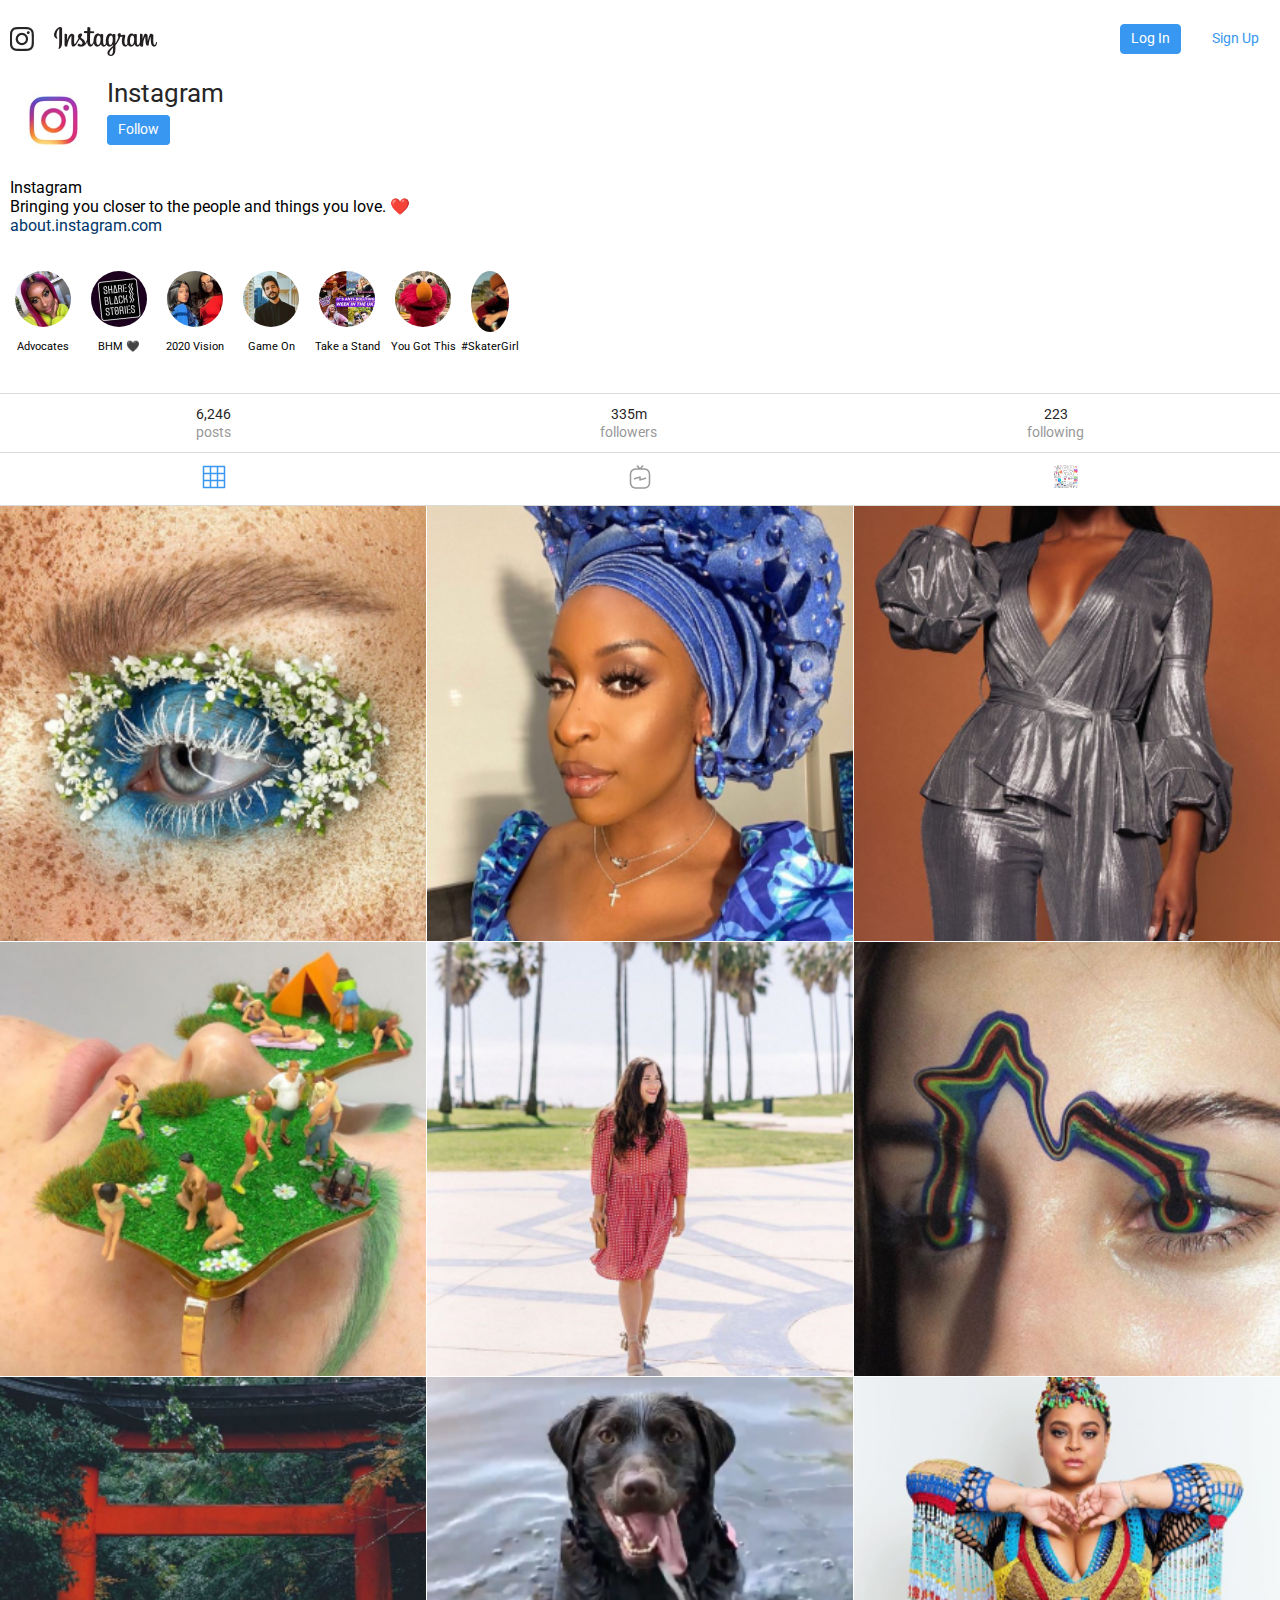
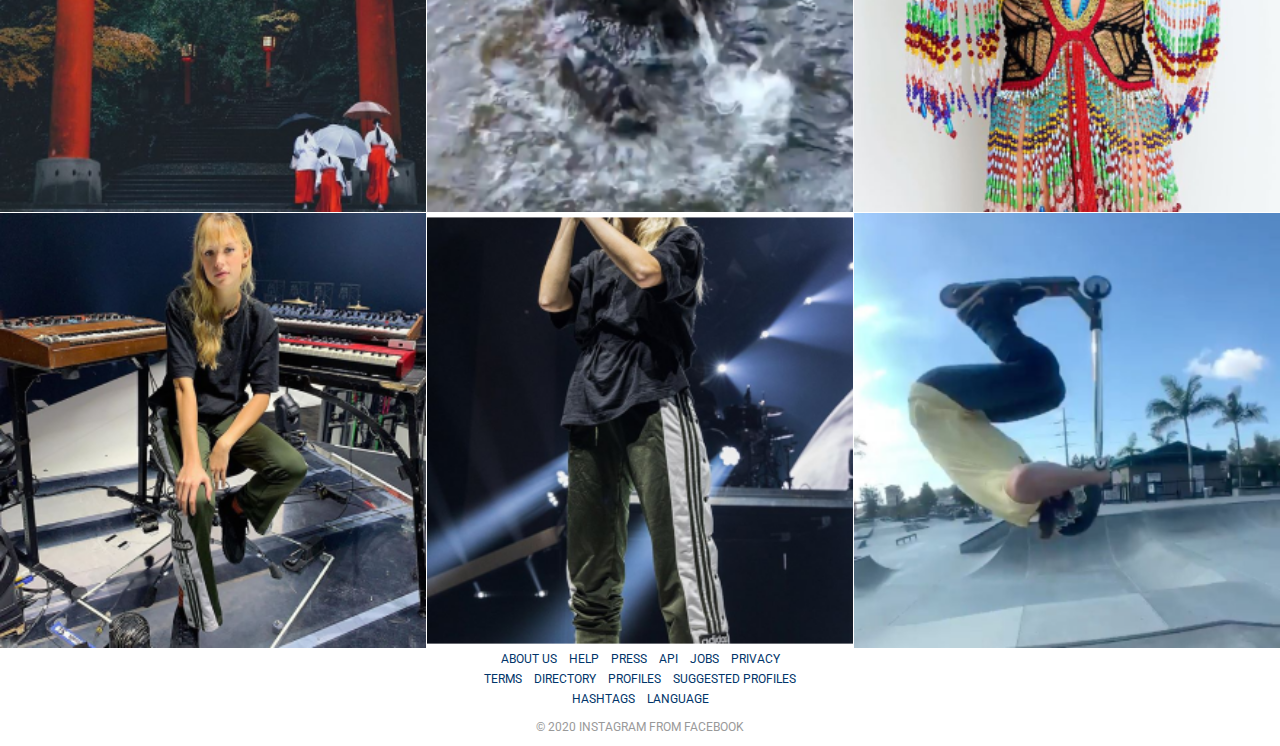
==== mobile-robert.html @ 7696d77c "Merge pull request #1 from alexRai98/robert-medina" ====
<!DOCTYPE html>
<html lang="en">
<head>
    <meta charset="UTF-8">
    <meta name="viewport" content="width=device-width, initial-scale=1.0">
    <title>mobile-first</title>
    <link href="https://fonts.googleapis.com/css?family=Roboto&display=swap" rel="stylesheet">
    <link rel="stylesheet" href="mobile-robert.css">
</head>
<body>
    <header class="insta-header">
        <div class="header-logo">
            <img src="images/logo-b&w.png" alt="Instagram">
            <img src="images/logo-words.png" alt="Instagram">
        </div>
        <div class="header-buttons">
            <a class="button-blue" href="">Log In</a>
            <a class="button-white"href="">Sign Up</a>
        </div>
    </header>
    <div class="profile">
        <div class="profile1">
            <img src="images/logo-color.png" alt="Instagram">
        </div>
        <div class="profile-2">
            <h1>Instagram</h1>
            <a href="" class="button-blue">Follow</a>
        </div>
    </div>
    <div class="description">
        <p class="description-text">Instagram</p>
        <p class="description-text">Bringing you closer to the people and things you love. ❤️</p>
        <a href="">about.instagram.com</a>
    </div>
    <div class="stories">
        <ul>
            <li class="stories-li">
                <img src="images/story-1.png" alt="">
                <span>Advocates</span>
            </li>
            <li class="stories-li">
                <img src="images/story-2.png" alt="">
                <span>BHM 🖤</span>
            </li>
            <li class="stories-li">
                <img src="images/story-3.png" alt="">
                <span>2020 Vision</span>
            </li>
            <li class="stories-li">
                <img src="images/story-4.png" alt="">
                <span>Game On</span>
            </li>
            <li class="stories-li">
                <img src="images/story-5.png" alt="">
                <span>Take a Stand</span>
            </li>
            <li class="stories-li">
                <img src="images/story-6.png" alt="">
                <span>You Got This</span>
            </li>
            <li class="stories-li">
                <img src="images/story-7.png" alt="">
                <span>#SkaterGirl</span>
            </li>
        </ul>
    </div>
    <div class="numbers">
        <div class="numbers-posts">
            <span>6,246</span>
            <span>posts</span>
        </div>
        <div class="numbers-followers">
            <span>335m</span>
            <span>followers</span>
        </div>
        <div class="numbers-following">
            <span>223</span>
            <span>following</span>
        </div>
    </div>
    <!--ADITIONAL-->
    <div class="gadgets">
        <div class="gadgets-mini">
            <img src="images/Vector.png" alt="">
        </div>
        <div class="gadgets-mini">
            <img src="images/Vector (1).png" alt="">
        </div>
        <div class="gadgets-mini">
            <img src="images/Rectangle.png" alt="">
        </div>
    </div>
    <div class="gallery">
        <div class="gallery-photo">
            <img src="images/img1.png" alt="">
        </div>
        <div class="gallery-photo">
            <img src="images/img2.png" alt="">
        </div>
        <div class="gallery-photo">
            <img src="images/img3.png" alt="">
        </div>
        <div class="gallery-photo">
            <img src="images/img4.png" alt="">
        </div>
        <div class="gallery-photo">
            <img src="images/img5.png" alt="">
        </div>
        <div class="gallery-photo">
            <img src="images/img6.png" alt="">
        </div>
        <div class="gallery-photo">
            <img src="images/img7.png" alt="">
        </div>
        <div class="gallery-photo">
            <img src="images/img8.png" alt="">
        </div>
        <div class="gallery-photo">
            <img src="images/img9.png" alt="">
        </div>
        <div class="gallery-photo">
            <img src="images/img10.png" alt="">
        </div>
        <div class="gallery-photo">
            <img src="images/img11.png" alt="">
        </div>
        <div class="gallery-photo">
            <img src="images/img12.png" alt="">
        </div>
    </div>
    <footer>
        <div class="footer-links">
            <ul>
                <li class="footer-li"><a href="">ABOUT US</a> </li>
                <li class="footer-li"><a href="">HELP</a></li>
                <li class="footer-li"><a href="">PRESS</a></li>
                <li class="footer-li"><a href="">API</a></li>
                <li class="footer-li"><a href="">JOBS</a></li>
                <li class="footer-li"><a href="">PRIVACY</a></li>
            </ul>
        </div>
        <div class="footer-links">
            <ul>
                <li class="footer-li"><a href="">TERMS</a></li>
                <li class="footer-li"><a href="">DIRECTORY</a></li>
                <li class="footer-li"><a href="">PROFILES</a></li>
                <li class="footer-li"><a href="">SUGGESTED PROFILES</a></li>
            </ul>
        </div>
        <div class="footer-links">
            <ul>
                <li class="footer-li"><a href="">HASHTAGS</a></li>
                <li class="footer-li"><a href="">LANGUAGE</a></li>
            </ul>
        </div>
        <div class="footer-copyright">
            <span>© 2020 Instagram from Facebook</span>
        </div>
    </footer>
</body>
</html>
---- mobile-robert.css ----
*{
    margin: 0;
    padding: 0;
    box-sizing: border-box;
    font-family: 'Roboto', sans-serif;
}
/*      HEADER       */
.insta-header{
    display: flex;
    align-items: center;
    justify-content: space-between;
    height: 77px;
}
.header-logo,
.header-buttons{
    display: flex ;
    align-items: center;

}
.header-logo img{
    margin: 15px 10px;
}
.header-logo img:last-child{
    margin: 15px 10px;
    margin-top: 20px;
}
.button-blue,
.button-white{
    margin: 10px 10px;
    text-decoration: none;
    padding: 5px 10px 7px 10px;
    color: #ffffff;
    font-size: 14px;
    border-radius: 4px;

}
.button-blue{
    background: #3897F0;
    border: 1px solid #3897F0;
}
.button-white{
    border: 1px solid #ffffff;
    background: #ffffffff;
    color: #3897F0;
}
/*      PROFILE       */
.profile{
    display: flex;
    align-items: stretch;
}
.profile1{
    margin: 5px 15px;
}

.profile-2 h1{
    font-weight: normal;
    color: #262626;
    font-size: 26px;
    line-height: 32px;
    margin-bottom: 10px ;
}
.profile-2 a{
    margin: 0 0 8px 0;  
}

/*       DESCRIPTION       */

.description{
    margin: 10px 16px 26px 10px;
}

.description a{
    text-decoration: none;
    color: #003569;
}

/*       STORIES       */

.stories ul{
    margin-left: 5px;
    display: flex;
    list-style: none;
    overflow: scroll;
}
.stories ul::-webkit-scrollbar{
    display: none;
}
.stories-li{
    text-align: center;
    display: flex;
    flex-direction: column;
    justify-content: space-between;

}
.stories-li img{
    margin: auto 10px;
    margin-top: 10px;
    border-radius: 50%;
}
.stories-li span{
    font-weight: normal;
    font-size: 11px;
    margin-top: 8px;
}

/*       NUMBERS       */

.numbers{
    margin-top: 40px ;
    padding: 11px ;
    border-bottom: 1px solid #DBDBDB;
    border-top: 1px solid #DBDBDB;
    display: flex;
    justify-content: space-around;
}
.numbers span{
    display: flex;
    justify-content: center;
    padding: 13px auto;
}
.numbers span:first-child{
    font-weight: normal;
    font-size: 14px;
    line-height: 18px;
    text-align: center;
    color: #262626;
}
.numbers span:last-child{
    font-weight: normal;
    font-size: 14px;
    line-height: 18px;
    text-align: center;
    color: #999999;
}
/* GADGETS */
.gadgets{
    display: flex;
    justify-content: space-around;
    border-bottom: 1px solid #DBDBDB;
}
.gadgets div{
    margin: 12px auto;
}

/* GALLERY */

.gallery{
    display: grid;
    width: 100%;
    grid-gap: 1px;
    grid-template-columns: 1fr 1fr 1fr;
    grid-template-rows: 1fr 1fr 1fr 1fr;
}
.gallery-photo{
    display: flex;
}
.gallery-photo img{
    width: 100%;
}
/* FOOTER */

.footer-links ul{
    display: flex;
    list-style: none;
    justify-content: center;
}
.footer-links{
    text-align: center;

}
.footer-li a{
    text-decoration: none;
    font-weight: normal;
    font-size: 12px;
    line-height: 18px;
    margin: 7px 6px;
    text-transform: uppercase;
    color: #003569;
}

.footer-copyright{
    font-size: 12px;
    line-height: 18px;
    text-align: center;
    text-transform: uppercase;
    color: #999999;
    margin: 10px auto;
}
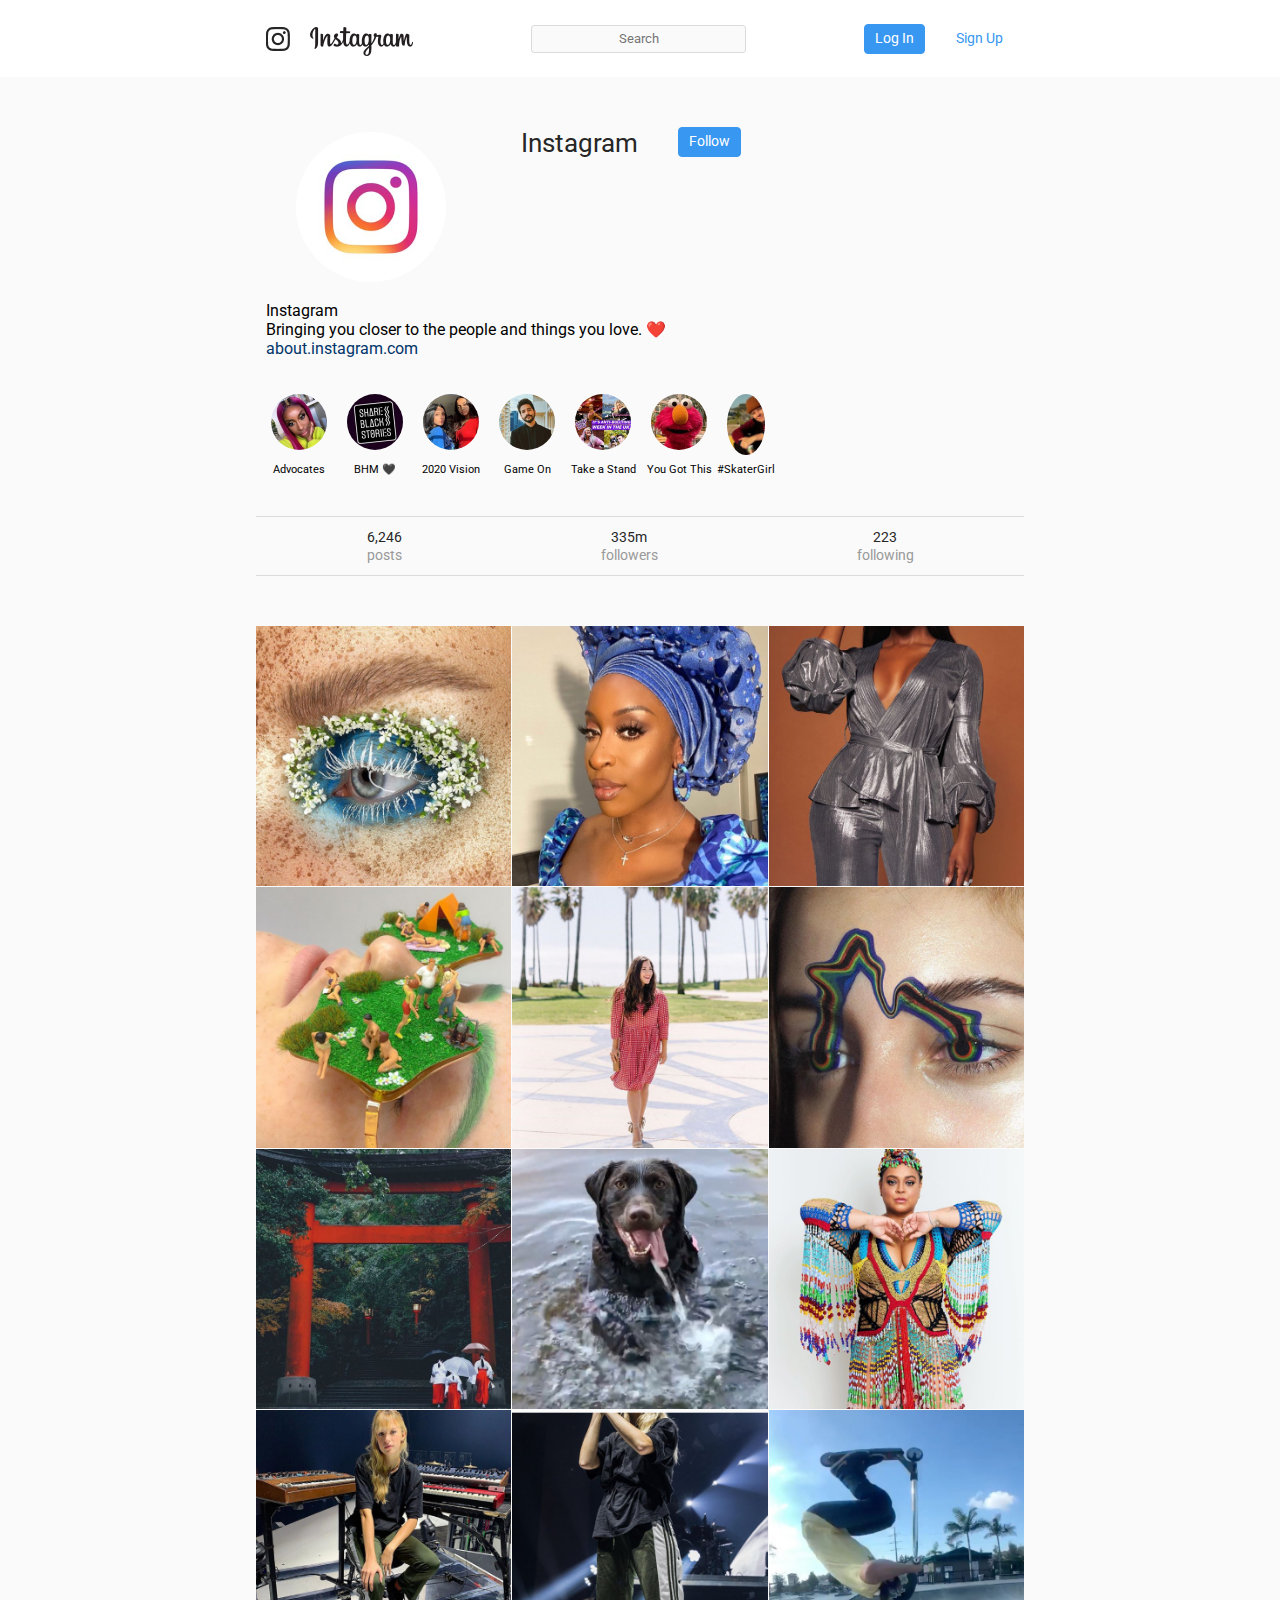
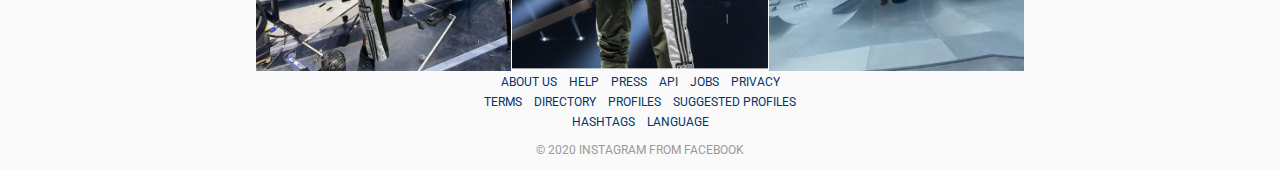
==== commit 8b62ff7b: "Some settings to page" ====
--- a/mobile-robert.html
+++ b/mobile-robert.html
@@ -1,161 +1,180 @@
 <!DOCTYPE html>
 <html lang="en">
-<head>
-    <meta charset="UTF-8">
-    <meta name="viewport" content="width=device-width, initial-scale=1.0">
+  <head>
+    <meta charset="UTF-8" />
+    <meta name="viewport" content="width=device-width, initial-scale=1.0" />
     <title>mobile-first</title>
-    <link href="https://fonts.googleapis.com/css?family=Roboto&display=swap" rel="stylesheet">
-    <link rel="stylesheet" href="mobile-robert.css">
-</head>
-<body>
-    <header class="insta-header">
-        <div class="header-logo">
-            <img src="images/logo-b&w.png" alt="Instagram">
-            <img src="images/logo-words.png" alt="Instagram">
+    <link
+      href="https://fonts.googleapis.com/css?family=Roboto&display=swap"
+      rel="stylesheet"
+    />
+    <link rel="stylesheet" href="mobile-robert.css" />
+  </head>
+  <body>
+    <nav class="insta-nav">
+      <div class="main-nav">
+        <div class="nav-logo">
+          <img src="images/logo-b&w.png" alt="Instagram" />
+          <img src="images/logo-words.png" alt="Instagram" />
         </div>
-        <div class="header-buttons">
-            <a class="button-blue" href="">Log In</a>
-            <a class="button-white"href="">Sign Up</a>
+        <div class="nav-search">
+          <input type="text" name="search" id="search" placeholder="Search" />
         </div>
-    </header>
-    <div class="profile">
-        <div class="profile1">
-            <img src="images/logo-color.png" alt="Instagram">
+        <div class="nav-buttons">
+          <a class="button-blue" href="">Log In</a>
+          <a class="button-white" href="">Sign Up</a>
         </div>
-        <div class="profile-2">
+      </div>
+    </nav>
+    <main class="instagram">
+      <header class="insta-header">
+        <div class="profile">
+          <div class="profile1">
+            <img
+              src="images/logo-color.png"
+              srcset="images/logo-color-big.png"
+              alt="Instagram"
+            />
+          </div>
+          <div class="profile-2">
             <h1>Instagram</h1>
             <a href="" class="button-blue">Follow</a>
+          </div>
         </div>
-    </div>
-    <div class="description">
-        <p class="description-text">Instagram</p>
-        <p class="description-text">Bringing you closer to the people and things you love. ❤️</p>
-        <a href="">about.instagram.com</a>
-    </div>
-    <div class="stories">
-        <ul>
+        <div class="description">
+          <p class="description-text">Instagram</p>
+          <p class="description-text">
+            Bringing you closer to the people and things you love. ❤️
+          </p>
+          <a href="">about.instagram.com</a>
+        </div>
+        <div class="stories">
+          <ul>
             <li class="stories-li">
-                <img src="images/story-1.png" alt="">
-                <span>Advocates</span>
+              <img src="images/story-1.png" alt="" />
+              <span>Advocates</span>
             </li>
             <li class="stories-li">
-                <img src="images/story-2.png" alt="">
-                <span>BHM 🖤</span>
+              <img src="images/story-2.png" alt="" />
+              <span>BHM 🖤</span>
             </li>
             <li class="stories-li">
-                <img src="images/story-3.png" alt="">
-                <span>2020 Vision</span>
+              <img src="images/story-3.png" alt="" />
+              <span>2020 Vision</span>
             </li>
             <li class="stories-li">
-                <img src="images/story-4.png" alt="">
-                <span>Game On</span>
+              <img src="images/story-4.png" alt="" />
+              <span>Game On</span>
             </li>
             <li class="stories-li">
-                <img src="images/story-5.png" alt="">
-                <span>Take a Stand</span>
+              <img src="images/story-5.png" alt="" />
+              <span>Take a Stand</span>
             </li>
             <li class="stories-li">
-                <img src="images/story-6.png" alt="">
-                <span>You Got This</span>
+              <img src="images/story-6.png" alt="" />
+              <span>You Got This</span>
             </li>
             <li class="stories-li">
-                <img src="images/story-7.png" alt="">
-                <span>#SkaterGirl</span>
+              <img src="images/story-7.png" alt="" />
+              <span>#SkaterGirl</span>
             </li>
-        </ul>
-    </div>
-    <div class="numbers">
-        <div class="numbers-posts">
+          </ul>
+        </div>
+        <div class="numbers">
+          <div class="numbers-posts">
             <span>6,246</span>
             <span>posts</span>
-        </div>
-        <div class="numbers-followers">
+          </div>
+          <div class="numbers-followers">
             <span>335m</span>
             <span>followers</span>
-        </div>
-        <div class="numbers-following">
+          </div>
+          <div class="numbers-following">
             <span>223</span>
             <span>following</span>
+          </div>
         </div>
-    </div>
-    <!--ADITIONAL-->
-    <div class="gadgets">
+      </header>
+
+      <!--ADITIONAL-->
+      <div class="gadgets">
         <div class="gadgets-mini">
-            <img src="images/Vector.png" alt="">
+          <img src="images/Vector.png" alt="" />
         </div>
         <div class="gadgets-mini">
-            <img src="images/Vector (1).png" alt="">
+          <img src="images/Vector (1).png" alt="" />
         </div>
         <div class="gadgets-mini">
-            <img src="images/Rectangle.png" alt="">
+          <img src="images/Rectangle.png" alt="" />
         </div>
-    </div>
-    <div class="gallery">
+      </div>
+      <div class="gallery">
         <div class="gallery-photo">
-            <img src="images/img1.png" alt="">
+          <img src="images/img1.png" alt="" />
         </div>
         <div class="gallery-photo">
-            <img src="images/img2.png" alt="">
+          <img src="images/img2.png" alt="" />
         </div>
         <div class="gallery-photo">
-            <img src="images/img3.png" alt="">
+          <img src="images/img3.png" alt="" />
         </div>
         <div class="gallery-photo">
-            <img src="images/img4.png" alt="">
+          <img src="images/img4.png" alt="" />
         </div>
         <div class="gallery-photo">
-            <img src="images/img5.png" alt="">
+          <img src="images/img5.png" alt="" />
         </div>
         <div class="gallery-photo">
-            <img src="images/img6.png" alt="">
+          <img src="images/img6.png" alt="" />
         </div>
         <div class="gallery-photo">
-            <img src="images/img7.png" alt="">
+          <img src="images/img7.png" alt="" />
         </div>
         <div class="gallery-photo">
-            <img src="images/img8.png" alt="">
+          <img src="images/img8.png" alt="" />
         </div>
         <div class="gallery-photo">
-            <img src="images/img9.png" alt="">
+          <img src="images/img9.png" alt="" />
         </div>
         <div class="gallery-photo">
-            <img src="images/img10.png" alt="">
+          <img src="images/img10.png" alt="" />
         </div>
         <div class="gallery-photo">
-            <img src="images/img11.png" alt="">
+          <img src="images/img11.png" alt="" />
         </div>
         <div class="gallery-photo">
-            <img src="images/img12.png" alt="">
+          <img src="images/img12.png" alt="" />
         </div>
-    </div>
-    <footer>
+      </div>
+      <footer>
         <div class="footer-links">
-            <ul>
-                <li class="footer-li"><a href="">ABOUT US</a> </li>
-                <li class="footer-li"><a href="">HELP</a></li>
-                <li class="footer-li"><a href="">PRESS</a></li>
-                <li class="footer-li"><a href="">API</a></li>
-                <li class="footer-li"><a href="">JOBS</a></li>
-                <li class="footer-li"><a href="">PRIVACY</a></li>
-            </ul>
+          <ul>
+            <li class="footer-li"><a href="">ABOUT US</a></li>
+            <li class="footer-li"><a href="">HELP</a></li>
+            <li class="footer-li"><a href="">PRESS</a></li>
+            <li class="footer-li"><a href="">API</a></li>
+            <li class="footer-li"><a href="">JOBS</a></li>
+            <li class="footer-li"><a href="">PRIVACY</a></li>
+          </ul>
         </div>
         <div class="footer-links">
-            <ul>
-                <li class="footer-li"><a href="">TERMS</a></li>
-                <li class="footer-li"><a href="">DIRECTORY</a></li>
-                <li class="footer-li"><a href="">PROFILES</a></li>
-                <li class="footer-li"><a href="">SUGGESTED PROFILES</a></li>
-            </ul>
+          <ul>
+            <li class="footer-li"><a href="">TERMS</a></li>
+            <li class="footer-li"><a href="">DIRECTORY</a></li>
+            <li class="footer-li"><a href="">PROFILES</a></li>
+            <li class="footer-li"><a href="">SUGGESTED PROFILES</a></li>
+          </ul>
         </div>
         <div class="footer-links">
-            <ul>
-                <li class="footer-li"><a href="">HASHTAGS</a></li>
-                <li class="footer-li"><a href="">LANGUAGE</a></li>
-            </ul>
+          <ul>
+            <li class="footer-li"><a href="">HASHTAGS</a></li>
+            <li class="footer-li"><a href="">LANGUAGE</a></li>
+          </ul>
         </div>
         <div class="footer-copyright">
-            <span>© 2020 Instagram from Facebook</span>
+          <span>© 2020 Instagram from Facebook</span>
         </div>
-    </footer>
-</body>
-</html>+      </footer>
+    </main>
+  </body>
+</html>
--- a/mobile-robert.css
+++ b/mobile-robert.css
@@ -1,188 +1,261 @@
-*{
-    margin: 0;
-    padding: 0;
-    box-sizing: border-box;
-    font-family: 'Roboto', sans-serif;
-}
-/*      HEADER       */
-.insta-header{
+* {
+  margin: 0;
+  padding: 0;
+  box-sizing: border-box;
+  font-family: "Roboto", sans-serif;
+}
+body {
+  background-color: #fafafa;
+}
+/*      NAV       */
+.insta-nav {
+  background-color: #fff;
+}
+.main-nav {
+  display: flex;
+  align-items: center;
+  justify-content: space-between;
+  height: 77px;
+}
+.nav-logo,
+.nav-buttons {
+  display: flex;
+  align-items: center;
+}
+.nav-logo img {
+  margin: 15px 10px;
+}
+.nav-logo img:last-child {
+  margin: 15px 10px;
+  margin-top: 20px;
+}
+#search {
+  width: 215px;
+  height: 28px;
+  background: #fafafa;
+  border: 1px solid #dbdbdb;
+  box-sizing: border-box;
+  border-radius: 3px;
+  text-align: center;
+  font-family: "Roboto";
+  font-style: normal;
+  font-weight: normal;
+  font-size: 13px;
+  line-height: 18px;
+  display: none;
+}
+.button-blue,
+.button-white {
+  margin: 10px 10px;
+  text-decoration: none;
+  padding: 5px 10px 7px 10px;
+  color: #ffffff;
+  font-size: 14px;
+  border-radius: 4px;
+}
+.button-blue {
+  background: #3897f0;
+  border: 1px solid #3897f0;
+}
+.button-white {
+  border: 1px solid #ffffff;
+  background: #ffffffff;
+  color: #3897f0;
+}
+/*      PROFILE       */
+.profile {
+  display: flex;
+  align-items: stretch;
+}
+.profile1 {
+  margin: 5px 15px;
+}
+
+.profile-2 h1 {
+  font-weight: normal;
+  color: #262626;
+  font-size: 26px;
+  line-height: 32px;
+  margin-bottom: 10px;
+}
+.profile-2 a {
+  margin: 0 0 8px 0;
+}
+
+/*       DESCRIPTION       */
+
+.description {
+  margin: 10px 16px 26px 10px;
+}
+
+.description a {
+  text-decoration: none;
+  color: #003569;
+}
+
+/*       STORIES       */
+
+.stories ul {
+  margin-left: 5px;
+  display: flex;
+  list-style: none;
+  overflow: scroll;
+}
+.stories ul::-webkit-scrollbar {
+  display: none;
+}
+.stories-li {
+  text-align: center;
+  display: flex;
+  flex-direction: column;
+  justify-content: space-between;
+}
+.stories-li img {
+  margin: auto 10px;
+  margin-top: 10px;
+  border-radius: 50%;
+}
+.stories-li span {
+  font-weight: normal;
+  font-size: 11px;
+  margin-top: 8px;
+}
+
+/*       NUMBERS       */
+
+.numbers {
+  margin-top: 40px;
+  padding: 11px;
+  border-bottom: 1px solid #dbdbdb;
+  border-top: 1px solid #dbdbdb;
+  display: flex;
+  justify-content: space-around;
+}
+.numbers span {
+  display: flex;
+  justify-content: center;
+  padding: 13px auto;
+}
+.numbers span:first-child {
+  font-weight: normal;
+  font-size: 14px;
+  line-height: 18px;
+  text-align: center;
+  color: #262626;
+}
+.numbers span:last-child {
+  font-weight: normal;
+  font-size: 14px;
+  line-height: 18px;
+  text-align: center;
+  color: #999999;
+}
+/* GADGETS */
+.gadgets {
+  display: flex;
+  justify-content: space-around;
+  border-bottom: 1px solid #dbdbdb;
+}
+.gadgets div {
+  margin: 12px auto;
+}
+
+/* GALLERY */
+
+.gallery {
+  display: grid;
+  width: 100%;
+  grid-gap: 1px;
+  grid-template-columns: 1fr 1fr 1fr;
+  grid-template-rows: 1fr 1fr 1fr 1fr;
+}
+.gallery-photo {
+  display: flex;
+}
+.gallery-photo img {
+  width: 100%;
+}
+/* FOOTER */
+
+.footer-links ul {
+  display: flex;
+  list-style: none;
+  justify-content: center;
+}
+.footer-links {
+  text-align: center;
+}
+.footer-li a {
+  text-decoration: none;
+  font-weight: normal;
+  font-size: 12px;
+  line-height: 18px;
+  margin: 7px 6px;
+  text-transform: uppercase;
+  color: #003569;
+}
+
+.footer-copyright {
+  font-size: 12px;
+  line-height: 18px;
+  text-align: center;
+  text-transform: uppercase;
+  color: #999999;
+  margin: 10px auto;
+}
+
+/*                 DESKTOP         */
+
+@media (min-width: 1024px) {
+  .instagram {
+    width: 60%;
+    margin: 0 auto;
+  }
+
+  #search {
+    display: inline-block;
+  }
+  .insta-nav {
+    background-color: #ffffff;
+  }
+  .main-nav {
+    width: 60%;
+    margin: 0 auto;
+  }
+  .gadgets {
+    display: none;
+  }
+  .insta-header {
+    margin: 50px auto;
+    display: grid;
+    grid-template-rows: repeat(4, auto);
+  }
+  .profile {
+    grid-area: "profile";
+  }
+  .description {
+    grid-area: "description";
+  }
+  .stories {
+    grid-area: "stories";
+  }
+  .numbers {
+    grid-area: "numbers";
+  }
+  .profile1 {
+    margin-left: 40px;
+    width: 150px;
+  }
+  .profile1 img {
+    width: 150px;
+  }
+
+  .profile-2 {
     display: flex;
-    align-items: center;
-    justify-content: space-between;
-    height: 77px;
-}
-.header-logo,
-.header-buttons{
-    display: flex ;
-    align-items: center;
-
-}
-.header-logo img{
-    margin: 15px 10px;
-}
-.header-logo img:last-child{
-    margin: 15px 10px;
-    margin-top: 20px;
-}
-.button-blue,
-.button-white{
-    margin: 10px 10px;
-    text-decoration: none;
-    padding: 5px 10px 7px 10px;
-    color: #ffffff;
-    font-size: 14px;
-    border-radius: 4px;
-
-}
-.button-blue{
-    background: #3897F0;
-    border: 1px solid #3897F0;
-}
-.button-white{
-    border: 1px solid #ffffff;
-    background: #ffffffff;
-    color: #3897F0;
-}
-/*      PROFILE       */
-.profile{
-    display: flex;
-    align-items: stretch;
-}
-.profile1{
-    margin: 5px 15px;
-}
-
-.profile-2 h1{
-    font-weight: normal;
-    color: #262626;
-    font-size: 26px;
-    line-height: 32px;
-    margin-bottom: 10px ;
-}
-.profile-2 a{
-    margin: 0 0 8px 0;  
-}
-
-/*       DESCRIPTION       */
-
-.description{
-    margin: 10px 16px 26px 10px;
-}
-
-.description a{
-    text-decoration: none;
-    color: #003569;
-}
-
-/*       STORIES       */
-
-.stories ul{
-    margin-left: 5px;
-    display: flex;
-    list-style: none;
-    overflow: scroll;
-}
-.stories ul::-webkit-scrollbar{
-    display: none;
-}
-.stories-li{
-    text-align: center;
-    display: flex;
-    flex-direction: column;
-    justify-content: space-between;
-
-}
-.stories-li img{
-    margin: auto 10px;
-    margin-top: 10px;
-    border-radius: 50%;
-}
-.stories-li span{
-    font-weight: normal;
-    font-size: 11px;
-    margin-top: 8px;
-}
-
-/*       NUMBERS       */
-
-.numbers{
-    margin-top: 40px ;
-    padding: 11px ;
-    border-bottom: 1px solid #DBDBDB;
-    border-top: 1px solid #DBDBDB;
-    display: flex;
-    justify-content: space-around;
-}
-.numbers span{
-    display: flex;
-    justify-content: center;
-    padding: 13px auto;
-}
-.numbers span:first-child{
-    font-weight: normal;
-    font-size: 14px;
-    line-height: 18px;
-    text-align: center;
-    color: #262626;
-}
-.numbers span:last-child{
-    font-weight: normal;
-    font-size: 14px;
-    line-height: 18px;
-    text-align: center;
-    color: #999999;
-}
-/* GADGETS */
-.gadgets{
-    display: flex;
-    justify-content: space-around;
-    border-bottom: 1px solid #DBDBDB;
-}
-.gadgets div{
-    margin: 12px auto;
-}
-
-/* GALLERY */
-
-.gallery{
-    display: grid;
-    width: 100%;
-    grid-gap: 1px;
-    grid-template-columns: 1fr 1fr 1fr;
-    grid-template-rows: 1fr 1fr 1fr 1fr;
-}
-.gallery-photo{
-    display: flex;
-}
-.gallery-photo img{
-    width: 100%;
-}
-/* FOOTER */
-
-.footer-links ul{
-    display: flex;
-    list-style: none;
-    justify-content: center;
-}
-.footer-links{
-    text-align: center;
-
-}
-.footer-li a{
-    text-decoration: none;
-    font-weight: normal;
-    font-size: 12px;
-    line-height: 18px;
-    margin: 7px 6px;
-    text-transform: uppercase;
-    color: #003569;
-}
-
-.footer-copyright{
-    font-size: 12px;
-    line-height: 18px;
-    text-align: center;
-    text-transform: uppercase;
-    color: #999999;
-    margin: 10px auto;
-}+    align-items: flex-start;
+    margin-left: 60px;
+  }
+  .profile-2 > .button-blue {
+    margin-left: 40px;
+  }
+}
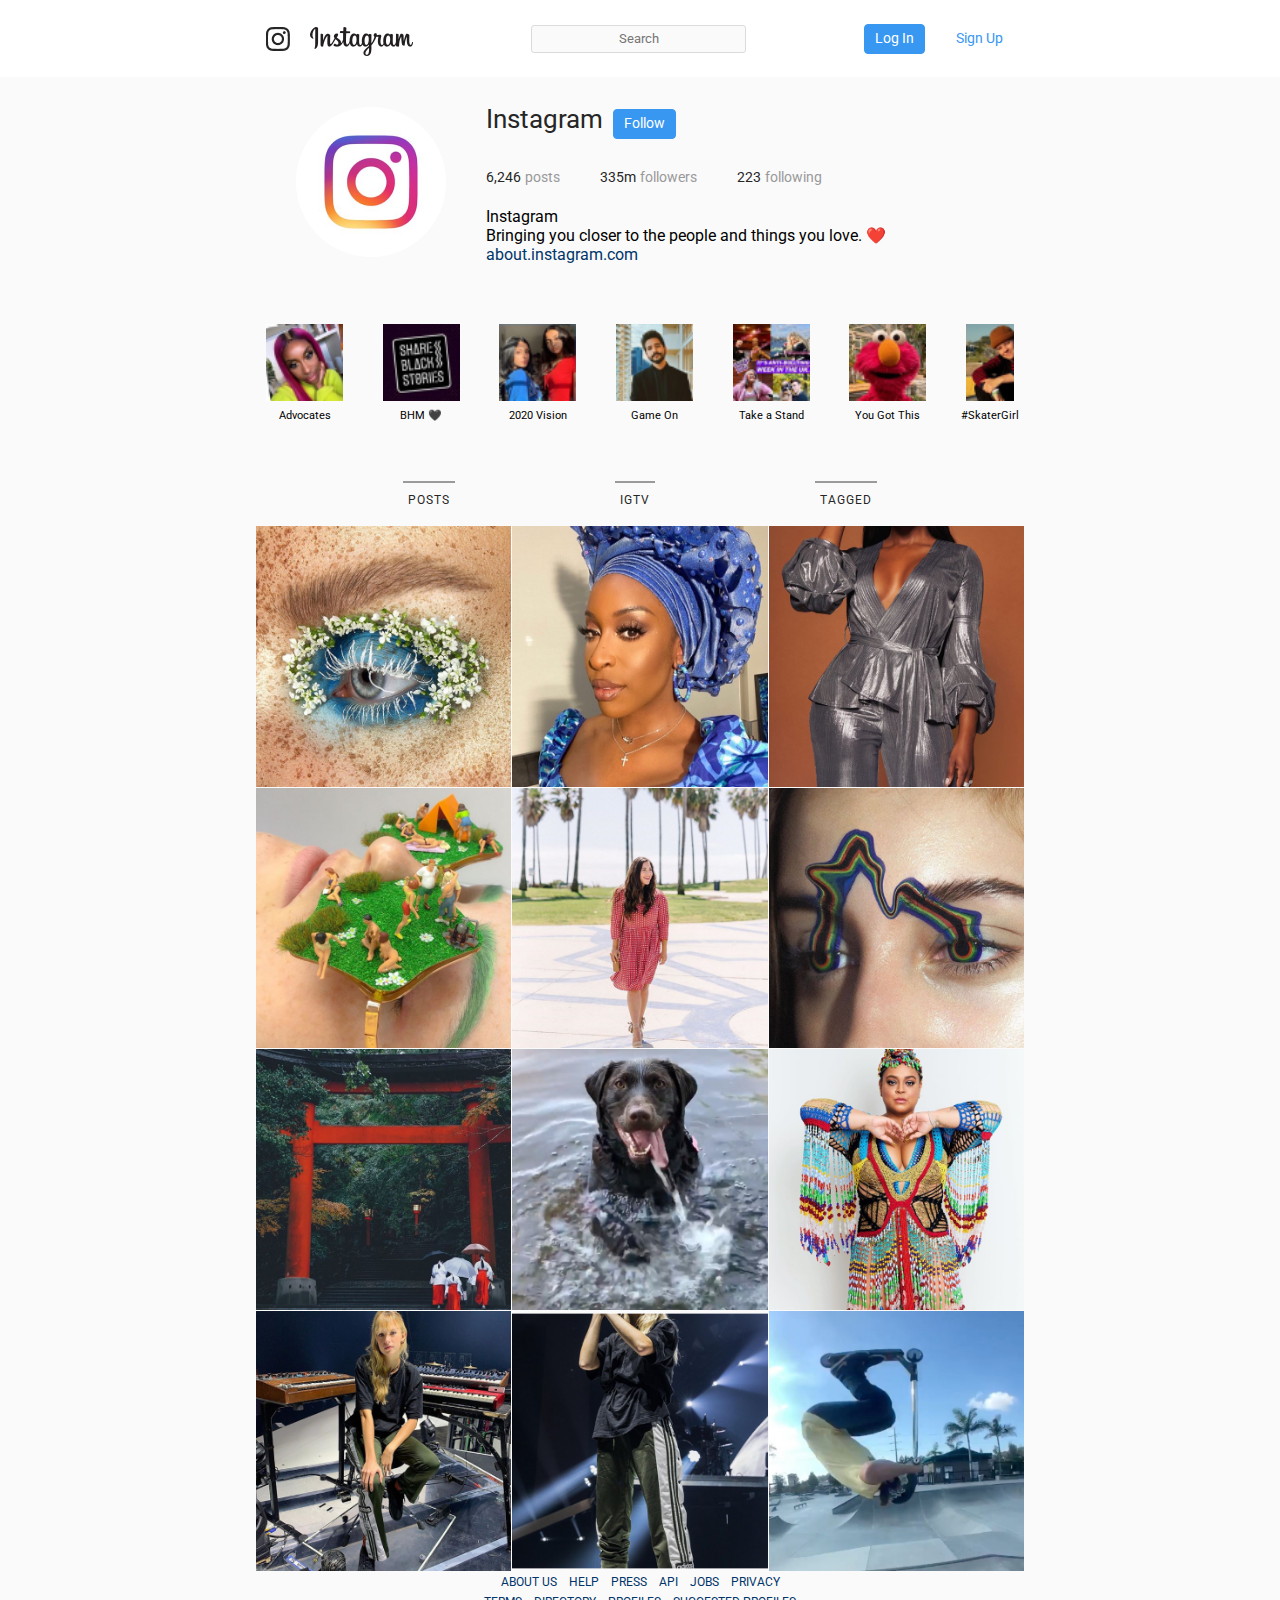
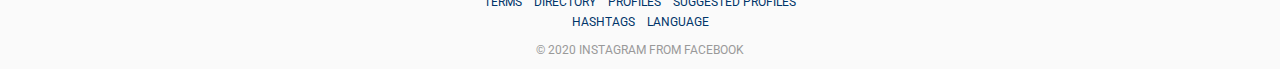
==== commit 15618fbb: "responsive/only home" ====
--- a/mobile-robert.html
+++ b/mobile-robert.html
@@ -31,16 +31,31 @@
         <div class="profile">
           <div class="profile1">
             <img
-              src="images/logo-color.png"
-              srcset="images/logo-color-big.png"
+            src=""
+              srcset="images/logo-color-big.png 1024w,
+              images/logo-color.png 768w"
+              style="min-width: 77px;"
               alt="Instagram"
             />
           </div>
           <div class="profile-2">
             <h1>Instagram</h1>
             <a href="" class="button-blue">Follow</a>
-          </div>
-        </div>
+        </div>
+      </div>
+      <div class="profile1-d">
+        <img
+        src=""
+          srcset="images/logo-color-big.png 1024w,
+          images/logo-color.png 768w"
+          style="max-width: 150px;"
+          alt="Instagram"
+        />
+      </div>
+      <div class="profile-2-d">
+        <h1>Instagram</h1>
+        <a href="" class="button-blue">Follow</a>
+    </div>
         <div class="description">
           <p class="description-text">Instagram</p>
           <p class="description-text">
@@ -95,6 +110,13 @@
           </div>
         </div>
       </header>
+      <div class="nav-pc">
+        <ul>
+          <li class="nav-pc-li"><span>POSTS</span> </li>
+          <li class="nav-pc-li"><span>IGTV</span> </li>
+          <li class="nav-pc-li"><span>TAGGED</span> </li>
+        </ul>
+    </div>
 
       <!--ADITIONAL-->
       <div class="gadgets">
--- a/mobile-robert.css
+++ b/mobile-robert.css
@@ -71,17 +71,20 @@
   margin: 5px 15px;
 }
 
-.profile-2 h1 {
+.profile-2 h1, .profile-2-d h1 {
   font-weight: normal;
   color: #262626;
   font-size: 26px;
   line-height: 32px;
   margin-bottom: 10px;
 }
-.profile-2 a {
+.profile-2 a, .profile-2-d a {
   margin: 0 0 8px 0;
 }
-
+.profile1-d,
+.profile-2-d{
+  display: none;
+}
 /*       DESCRIPTION       */
 
 .description {
@@ -96,8 +99,9 @@
 /*       STORIES       */
 
 .stories ul {
-  margin-left: 5px;
-  display: flex;
+  width: 100%;
+  display: flex;
+  justify-content: space-between;
   list-style: none;
   overflow: scroll;
 }
@@ -113,7 +117,6 @@
 .stories-li img {
   margin: auto 10px;
   margin-top: 10px;
-  border-radius: 50%;
 }
 .stories-li span {
   font-weight: normal;
@@ -159,7 +162,9 @@
 .gadgets div {
   margin: 12px auto;
 }
-
+.nav-pc{
+  display: none;
+}
 /* GALLERY */
 
 .gallery {
@@ -225,37 +230,111 @@
   .gadgets {
     display: none;
   }
+  .insta-header *{
+    margin: 0;
+    padding: 0;
+  }
+
   .insta-header {
+    display: grid;
+    margin: 22px auto 0px auto;
+    align-items: center;
+    justify-content: center;
+    grid-template-columns: 30% 70%;
+    grid-template-rows: repeat(2, auto) auto auto;
+    grid-template-areas:"profile1 profile2"
+                        "profile1 numbers"
+                        "profile1 description"
+                        "stories stories";
+  }
+  .profile{
+    display: none;
+  }
+  .profile-2-d{
+    grid-area: profile2;
+    display: flex;
+    align-items: center;
+  }
+  .profile1-d{
+    grid-area: profile1;
+    display: flex;
+    justify-content: center;
+  
+  }
+
+  .description {
+    grid-area: description;
+  }
+  .stories {
+    grid-area: stories;
+    display: flex;
+    align-items: center;
+    justify-content: space-around;
+  }
+  .stories ul{
+    width: 100%;
+    display: flex;
+    justify-content: space-between;
     margin: 50px auto;
-    display: grid;
-    grid-template-rows: repeat(4, auto);
-  }
-  .profile {
-    grid-area: "profile";
-  }
-  .description {
-    grid-area: "description";
-  }
-  .stories {
-    grid-area: "stories";
+    
+  }
+  .stories-li img{
+    border-radius: 0;
+    height: 77px;
   }
   .numbers {
-    grid-area: "numbers";
-  }
-  .profile1 {
-    margin-left: 40px;
+    grid-area: numbers;
+  }
+  .profile1 img{
     width: 150px;
   }
-  .profile1 img {
-    width: 150px;
-  }
-
-  .profile-2 {
-    display: flex;
-    align-items: flex-start;
+ 
+  .profile-2 > .button-blue,
+  .profile-2-d > .button-blue {
     margin-left: 60px;
-  }
-  .profile-2 > .button-blue {
-    margin-left: 40px;
-  }
-}
+    margin: 10px 10px;
+    text-decoration: none;
+    padding: 5px 10px 7px 10px;
+    color: #ffffff;
+    font-size: 14px;
+    border-radius: 4px;
+  }
+  .numbers{
+    border-style:none;
+    justify-content: flex-start;
+  }
+  .numbers span{
+    margin: 19px auto;
+    display: inline-block;
+    height: 20px;
+    vertical-align: middle;
+  }
+  .numbers div{
+    margin-right: 40px;
+    color: #000000;
+  }
+  .nav-pc{
+    display: block;
+    width: 100%;
+    display: flex;
+    justify-content: center;
+  }
+  .nav-pc ul{
+    list-style: none;
+    display: flex;
+    justify-content: center;
+    margin:17px 0;
+
+  }
+  .nav-pc-li span{
+    font-size: 12px;
+    line-height: 18px;
+    text-align: center;
+    letter-spacing: 1px;
+    text-transform: uppercase;
+    color: #262626;
+    padding: 10px 5px;
+    margin:0 80px;
+    border-top: 2px solid #26262673;;
+  }
+}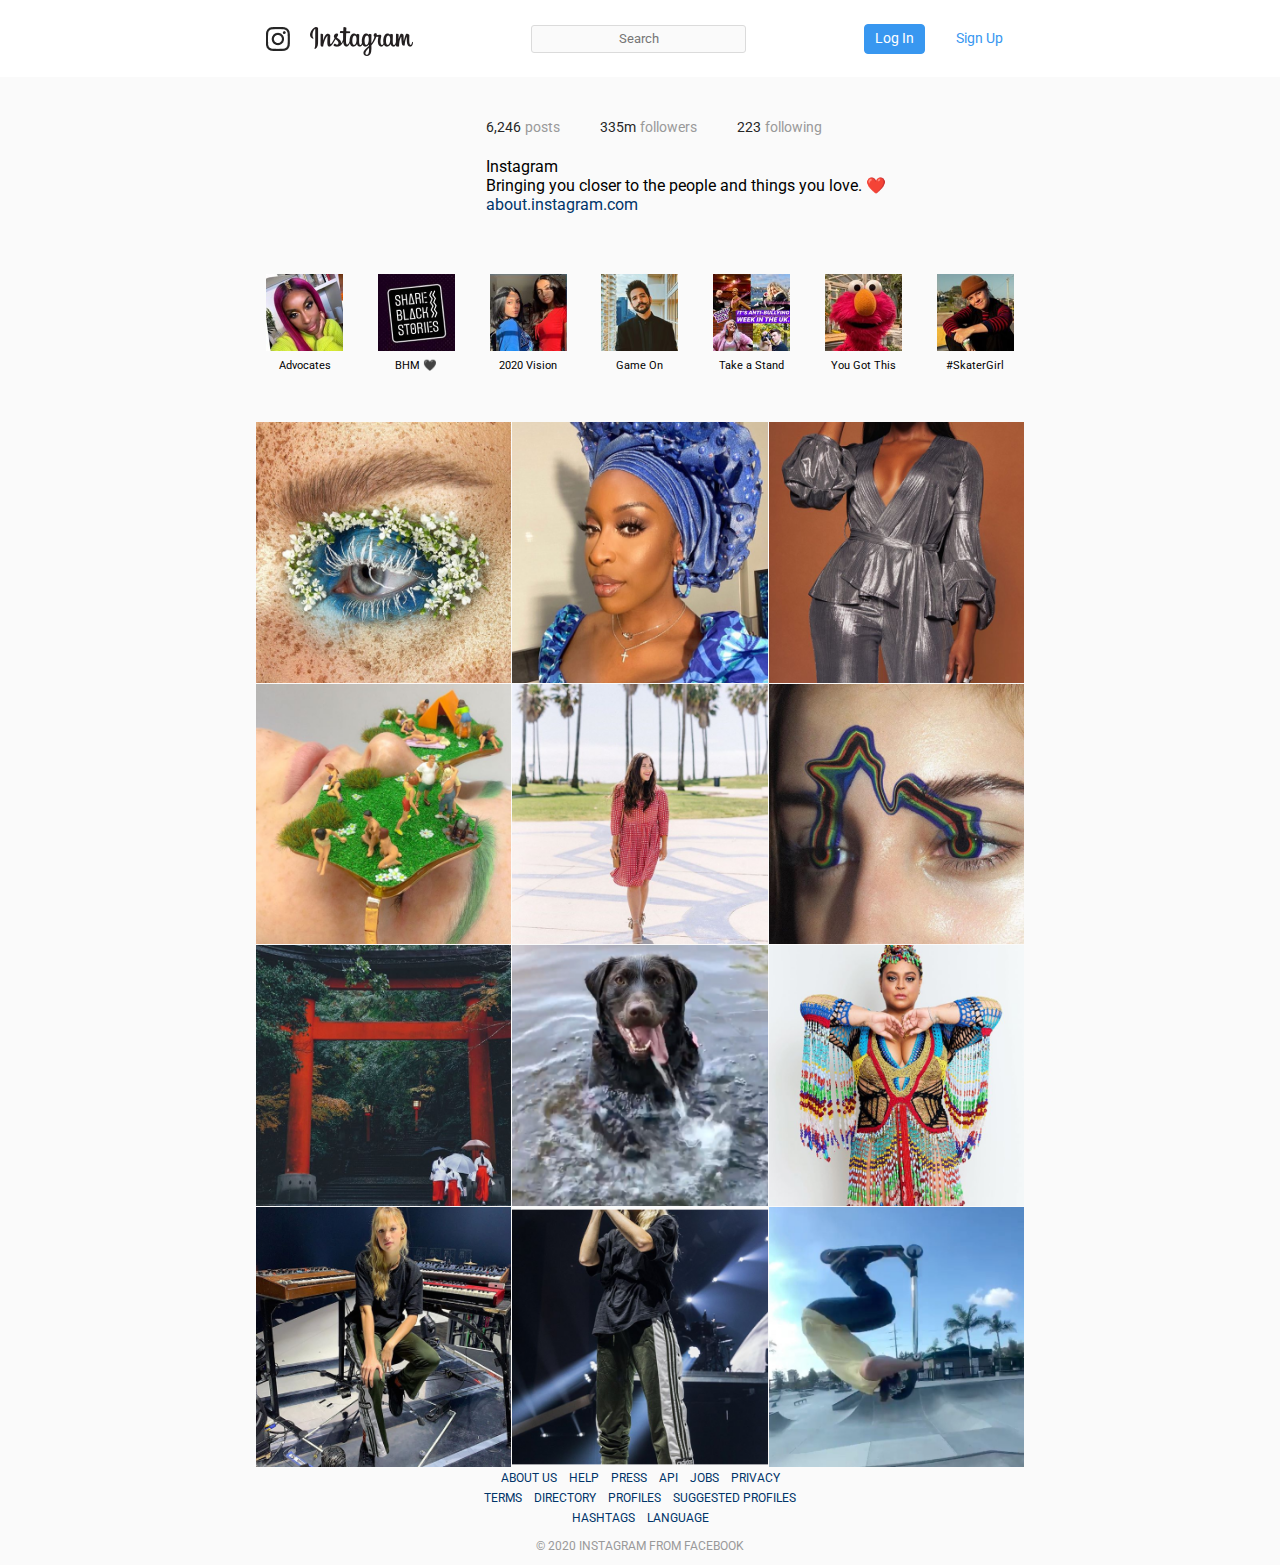
==== commit cd90212b: "brain = goo" ====
--- a/mobile-robert.html
+++ b/mobile-robert.html
@@ -4,17 +4,14 @@
     <meta charset="UTF-8" />
     <meta name="viewport" content="width=device-width, initial-scale=1.0" />
     <title>mobile-first</title>
-    <link
-      href="https://fonts.googleapis.com/css?family=Roboto&display=swap"
-      rel="stylesheet"
-    />
+    <link href="https://fonts.googleapis.com/css?family=Roboto&display=swap" rel="stylesheet"/>
     <link rel="stylesheet" href="mobile-robert.css" />
   </head>
   <body>
     <nav class="insta-nav">
       <div class="main-nav">
         <div class="nav-logo">
-          <img src="images/logo-b&w.png" alt="Instagram" />
+          <img src="images/logo-black-and-white.png" alt="Instagram" />
           <img src="images/logo-words.png" alt="Instagram" />
         </div>
         <div class="nav-search">
@@ -31,31 +28,16 @@
         <div class="profile">
           <div class="profile1">
             <img
-            src=""
-              srcset="images/logo-color-big.png 1024w,
-              images/logo-color.png 768w"
-              style="min-width: 77px;"
+              src="images/logo-color.png"
+              srcset="images/logo-color-big.png"
               alt="Instagram"
             />
           </div>
           <div class="profile-2">
             <h1>Instagram</h1>
             <a href="" class="button-blue">Follow</a>
+          </div>
         </div>
-      </div>
-      <div class="profile1-d">
-        <img
-        src=""
-          srcset="images/logo-color-big.png 1024w,
-          images/logo-color.png 768w"
-          style="max-width: 150px;"
-          alt="Instagram"
-        />
-      </div>
-      <div class="profile-2-d">
-        <h1>Instagram</h1>
-        <a href="" class="button-blue">Follow</a>
-    </div>
         <div class="description">
           <p class="description-text">Instagram</p>
           <p class="description-text">
@@ -110,13 +92,6 @@
           </div>
         </div>
       </header>
-      <div class="nav-pc">
-        <ul>
-          <li class="nav-pc-li"><span>POSTS</span> </li>
-          <li class="nav-pc-li"><span>IGTV</span> </li>
-          <li class="nav-pc-li"><span>TAGGED</span> </li>
-        </ul>
-    </div>
 
       <!--ADITIONAL-->
       <div class="gadgets">
